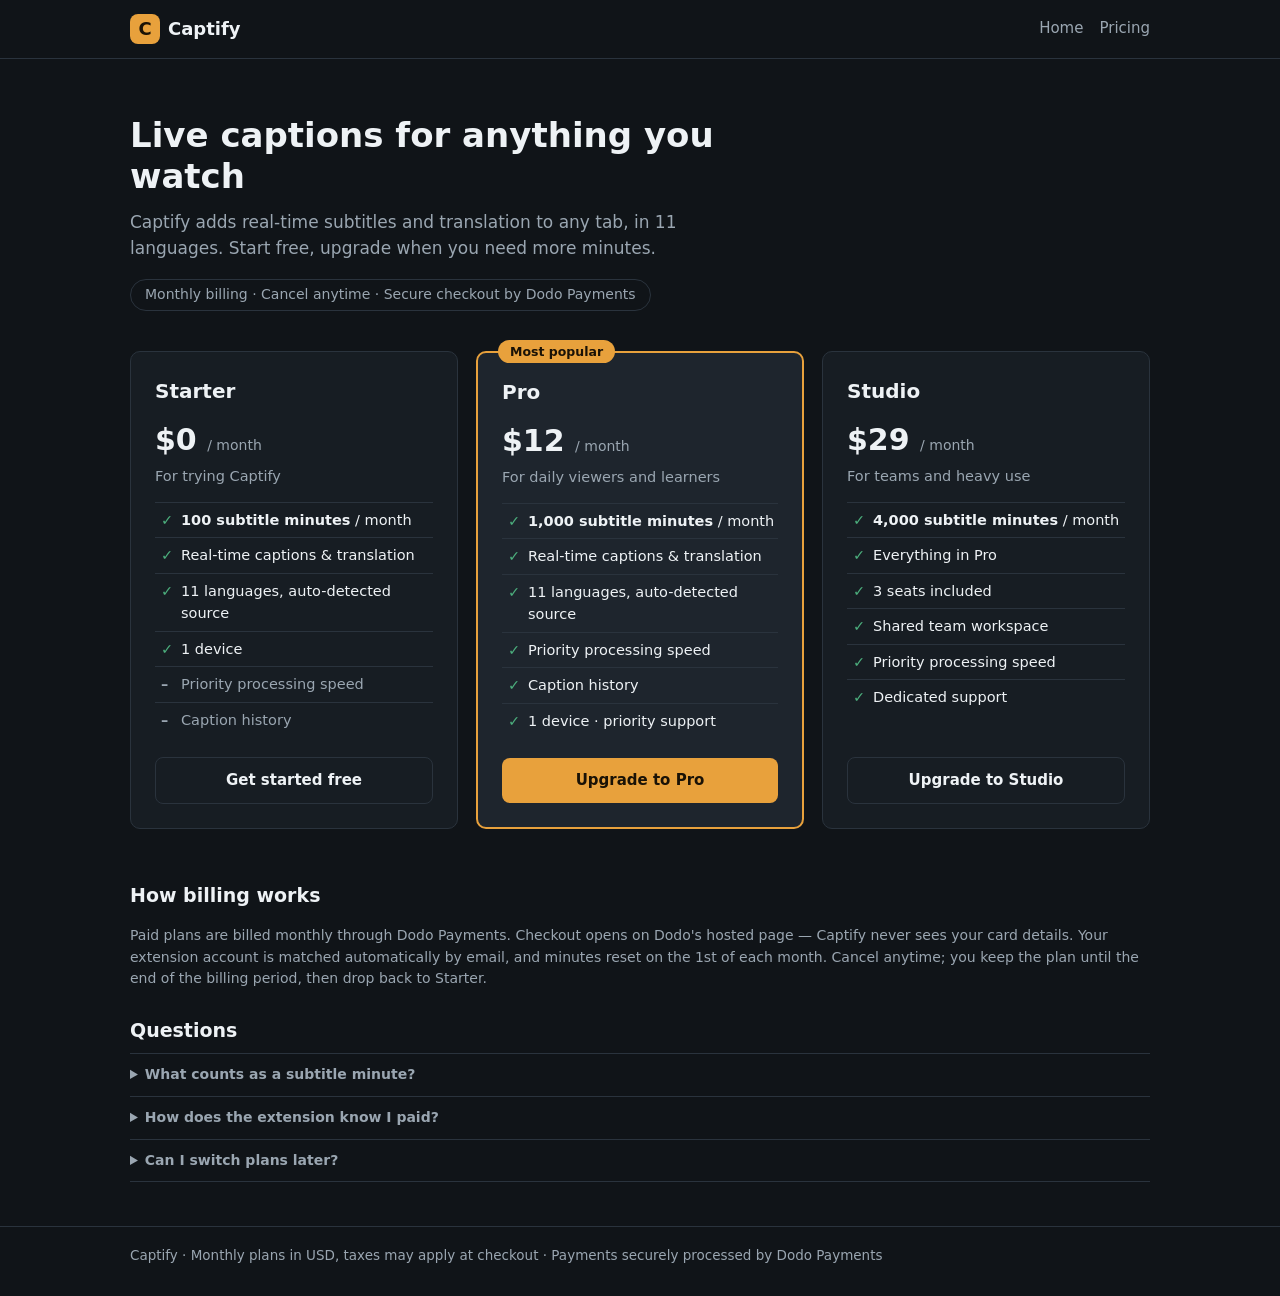
==== pricing.html @ b37018a1 "first commit" ====
<!doctype html>
<html lang="en">
<head>
  <meta charset="utf-8" />
  <meta name="viewport" content="width=device-width, initial-scale=1" />
  <title>Captify — Plans &amp; Pricing</title>
  <meta name="description" content="Captify plans: live captions and translations for anything you watch. Monthly billing via Dodo Payments." />
  <link rel="stylesheet" href="styles.css" />
</head>
<body>
  <header class="site-head">
    <div class="wrap">
      <a class="brand" href="index.html"><span class="brand-mark">C</span>Captify</a>
      <nav>
        <a href="index.html">Home</a>
        <a href="pricing.html">Pricing</a>
      </nav>
    </div>
  </header>

  <main class="wrap">
    <section class="hero">
      <h1>Live captions for anything you watch</h1>
      <p>
        Captify adds real-time subtitles and translation to any tab, in
        11 languages. Start free, upgrade when you need more minutes.
      </p>
      <span class="billing-note">Monthly billing · Cancel anytime · Secure checkout by Dodo Payments</span>
    </section>

    <section class="plans" aria-label="Plans">
      <article class="plan">
        <h2>Starter</h2>
        <div class="price">$0 <small>/ month</small></div>
        <p class="tagline">For trying Captify</p>
        <ul>
          <li><strong>100 subtitle minutes</strong> / month</li>
          <li>Real-time captions &amp; translation</li>
          <li>11 languages, auto-detected source</li>
          <li>1 device</li>
          <li class="dim">Priority processing speed</li>
          <li class="dim">Caption history</li>
        </ul>
        <div class="cta">
          <a class="btn btn-ghost" data-plan="free" href="#">Get started free</a>
        </div>
      </article>

      <article class="plan featured">
        <span class="plan-flag">Most popular</span>
        <h2>Pro</h2>
        <div class="price">$12 <small>/ month</small></div>
        <p class="tagline">For daily viewers and learners</p>
        <ul>
          <li><strong>1,000 subtitle minutes</strong> / month</li>
          <li>Real-time captions &amp; translation</li>
          <li>11 languages, auto-detected source</li>
          <li>Priority processing speed</li>
          <li>Caption history</li>
          <li>1 device · priority support</li>
        </ul>
        <div class="cta">
          <a class="btn btn-primary" data-plan="pro" data-checkout href="#">Upgrade to Pro</a>
        </div>
      </article>

      <article class="plan">
        <h2>Studio</h2>
        <div class="price">$29 <small>/ month</small></div>
        <p class="tagline">For teams and heavy use</p>
        <ul>
          <li><strong>4,000 subtitle minutes</strong> / month</li>
          <li>Everything in Pro</li>
          <li>3 seats included</li>
          <li>Shared team workspace</li>
          <li>Priority processing speed</li>
          <li>Dedicated support</li>
        </ul>
        <div class="cta">
          <a class="btn btn-ghost" data-plan="studio" data-checkout href="#">Upgrade to Studio</a>
        </div>
      </article>
    </section>

    <section class="fineprint">
      <h2>How billing works</h2>
      <p>
        Paid plans are billed monthly through Dodo Payments. Checkout opens on
        Dodo's hosted page — Captify never sees your card details. Your
        extension account is matched automatically by email, and minutes reset
        on the 1st of each month. Cancel anytime; you keep the plan until the
        end of the billing period, then drop back to Starter.
      </p>
      <div class="faq">
        <h2>Questions</h2>
        <details>
          <summary>What counts as a subtitle minute?</summary>
          <p>One minute of audio Captify captions for you, billed in whole
          seconds. Silent stretches and failed sessions bill 0.</p>
        </details>
        <details>
          <summary>How does the extension know I paid?</summary>
          <p>Use the same email at checkout as in the extension. Dodo notifies
          our server, which moves your account to the new plan — usually
          within a minute. Reopen the extension menu to see it.</p>
        </details>
        <details>
          <summary>Can I switch plans later?</summary>
          <p>Yes. Upgrading applies immediately; downgrading takes effect at
          the next billing date.</p>
        </details>
      </div>
    </section>
  </main>

  <footer class="site-foot">
    <div class="wrap">
      Captify · Monthly plans in USD, taxes may apply at checkout ·
      Payments securely processed by Dodo Payments
    </div>
  </footer>

  <script src="site-config.js"></script>
  <script src="pricing.js"></script>
</body>
</html>
---- styles.css ----
/* Captify site — plain stylesheet, no frameworks, no build step. */
:root {
  --bg: #101418;
  --panel: #171d23;
  --panel-raised: #1e252d;
  --line: #2a333d;
  --text: #eef2f5;
  --muted: #9aa6b1;
  --accent: #e8a13c;
  --accent-ink: #1a1206;
  --good: #4caf7d;
  --bad: #d96363;
  --radius: 10px;
  --max: 1060px;
}

* { box-sizing: border-box; }

body {
  margin: 0;
  background: var(--bg);
  color: var(--text);
  font-family: system-ui, -apple-system, "Segoe UI", sans-serif;
  line-height: 1.55;
}

a { color: var(--accent); }

.wrap {
  max-width: var(--max);
  margin: 0 auto;
  padding: 0 20px;
}

/* ---- header ---- */
.site-head {
  border-bottom: 1px solid var(--line);
}
.site-head .wrap {
  display: flex;
  align-items: center;
  gap: 12px;
  padding-top: 14px;
  padding-bottom: 14px;
}
.brand {
  font-weight: 700;
  font-size: 18px;
  color: var(--text);
  text-decoration: none;
}
.brand-mark {
  display: inline-flex;
  align-items: center;
  justify-content: center;
  width: 30px;
  height: 30px;
  border-radius: 8px;
  background: var(--accent);
  color: var(--accent-ink);
  font-weight: 800;
  margin-right: 8px;
}
.site-head nav {
  margin-left: auto;
  display: flex;
  gap: 16px;
}
.site-head nav a {
  color: var(--muted);
  text-decoration: none;
  font-size: 15px;
}
.site-head nav a:hover { color: var(--text); }

/* ---- hero ---- */
.hero {
  padding: 56px 0 8px;
  max-width: 640px;
}
.hero h1 {
  font-size: 34px;
  line-height: 1.2;
  margin: 0 0 12px;
  font-weight: 750;
}
.hero p {
  color: var(--muted);
  margin: 0 0 8px;
  font-size: 17px;
}
.billing-note {
  display: inline-block;
  margin-top: 10px;
  font-size: 14px;
  color: var(--muted);
  border: 1px solid var(--line);
  border-radius: 999px;
  padding: 4px 14px;
}

/* ---- plans ---- */
.plans {
  display: grid;
  grid-template-columns: repeat(3, 1fr);
  gap: 18px;
  padding: 32px 0 8px;
}
@media (max-width: 760px) {
  .plans { grid-template-columns: 1fr; }
}
.plan {
  background: var(--panel);
  border: 1px solid var(--line);
  border-radius: var(--radius);
  padding: 24px;
  display: flex;
  flex-direction: column;
  position: relative;
}
.plan.featured {
  background: var(--panel-raised);
  border-color: var(--accent);
  border-width: 2px;
}
.plan-flag {
  position: absolute;
  top: -13px;
  left: 20px;
  background: var(--accent);
  color: var(--accent-ink);
  font-size: 12.5px;
  font-weight: 700;
  border-radius: 999px;
  padding: 2px 12px;
}
.plan h2 {
  margin: 0;
  font-size: 20px;
}
.plan .price {
  margin: 10px 0 2px;
  font-size: 30px;
  font-weight: 750;
}
.plan .price small {
  font-size: 14px;
  font-weight: 400;
  color: var(--muted);
}
.plan .tagline {
  color: var(--muted);
  font-size: 14.5px;
  margin: 0 0 14px;
}
.plan ul {
  list-style: none;
  margin: 0 0 20px;
  padding: 0;
  font-size: 14.5px;
}
.plan li {
  padding: 6px 0 6px 26px;
  position: relative;
  border-top: 1px solid var(--line);
}
.plan li::before {
  content: "✓";
  position: absolute;
  left: 6px;
  color: var(--good);
  font-weight: 700;
}
.plan li.dim { color: var(--muted); }
.plan li.dim::before {
  content: "–";
  color: var(--muted);
}
.plan .cta { margin-top: auto; }

/* ---- buttons ---- */
.btn {
  display: block;
  text-align: center;
  border-radius: 8px;
  padding: 11px 16px;
  font-size: 15px;
  font-weight: 650;
  text-decoration: none;
  cursor: pointer;
  border: 1px solid transparent;
  width: 100%;
}
.btn-primary {
  background: var(--accent);
  color: var(--accent-ink);
  border: none;
}
.btn-primary:hover { filter: brightness(1.07); }
.btn-primary:disabled {
  opacity: 0.55;
  cursor: wait;
}
.btn-ghost {
  background: transparent;
  color: var(--text);
  border-color: var(--line);
}
.btn-ghost:hover { border-color: var(--muted); }

/* ---- fine print / faq ---- */
.fineprint {
  color: var(--muted);
  font-size: 14px;
  padding: 18px 0 8px;
}
.fineprint h2, .faq h2 {
  color: var(--text);
  font-size: 19px;
  margin: 26px 0 8px;
}
.faq details {
  border-top: 1px solid var(--line);
  padding: 10px 0;
}
.faq details:last-child { border-bottom: 1px solid var(--line); }
.faq summary {
  cursor: pointer;
  font-weight: 600;
}
.faq p {
  color: var(--muted);
  font-size: 14.5px;
  margin: 6px 0 4px;
}

.site-foot {
  border-top: 1px solid var(--line);
  margin-top: 36px;
  padding: 18px 0 30px;
  color: var(--muted);
  font-size: 13.5px;
}

/* ---- status cards (verify / success pages) ---- */
.status-card {
  background: var(--panel);
  border: 1px solid var(--line);
  border-radius: var(--radius);
  padding: 30px;
  margin: 56px auto;
  max-width: 560px;
}
.status-card h1 {
  font-size: 24px;
  margin: 0 0 10px;
}
.status-card p { color: var(--muted); }
.status-card .ok { color: var(--good); font-weight: 700; }
.status-card .err { color: var(--bad); font-weight: 700; }
.status-card .actions {
  display: flex;
  gap: 10px;
  margin-top: 18px;
  flex-wrap: wrap;
}
.status-card .actions .btn { width: auto; }
.spinner {
  width: 26px;
  height: 26px;
  border-radius: 50%;
  border: 3px solid var(--line);
  border-top-color: var(--accent);
  animation: spin 0.9s linear infinite;
  margin: 6px 0 12px;
}
@media (prefers-reduced-motion: reduce) {
  .spinner { animation: none; }
}
@keyframes spin { to { transform: rotate(360deg); } }
code.addr {
  display: block;
  background: var(--bg);
  border: 1px solid var(--line);
  border-radius: 6px;
  padding: 8px 10px;
  margin-top: 10px;
  word-break: break-all;
  color: var(--text);
  font-size: 13px;
}
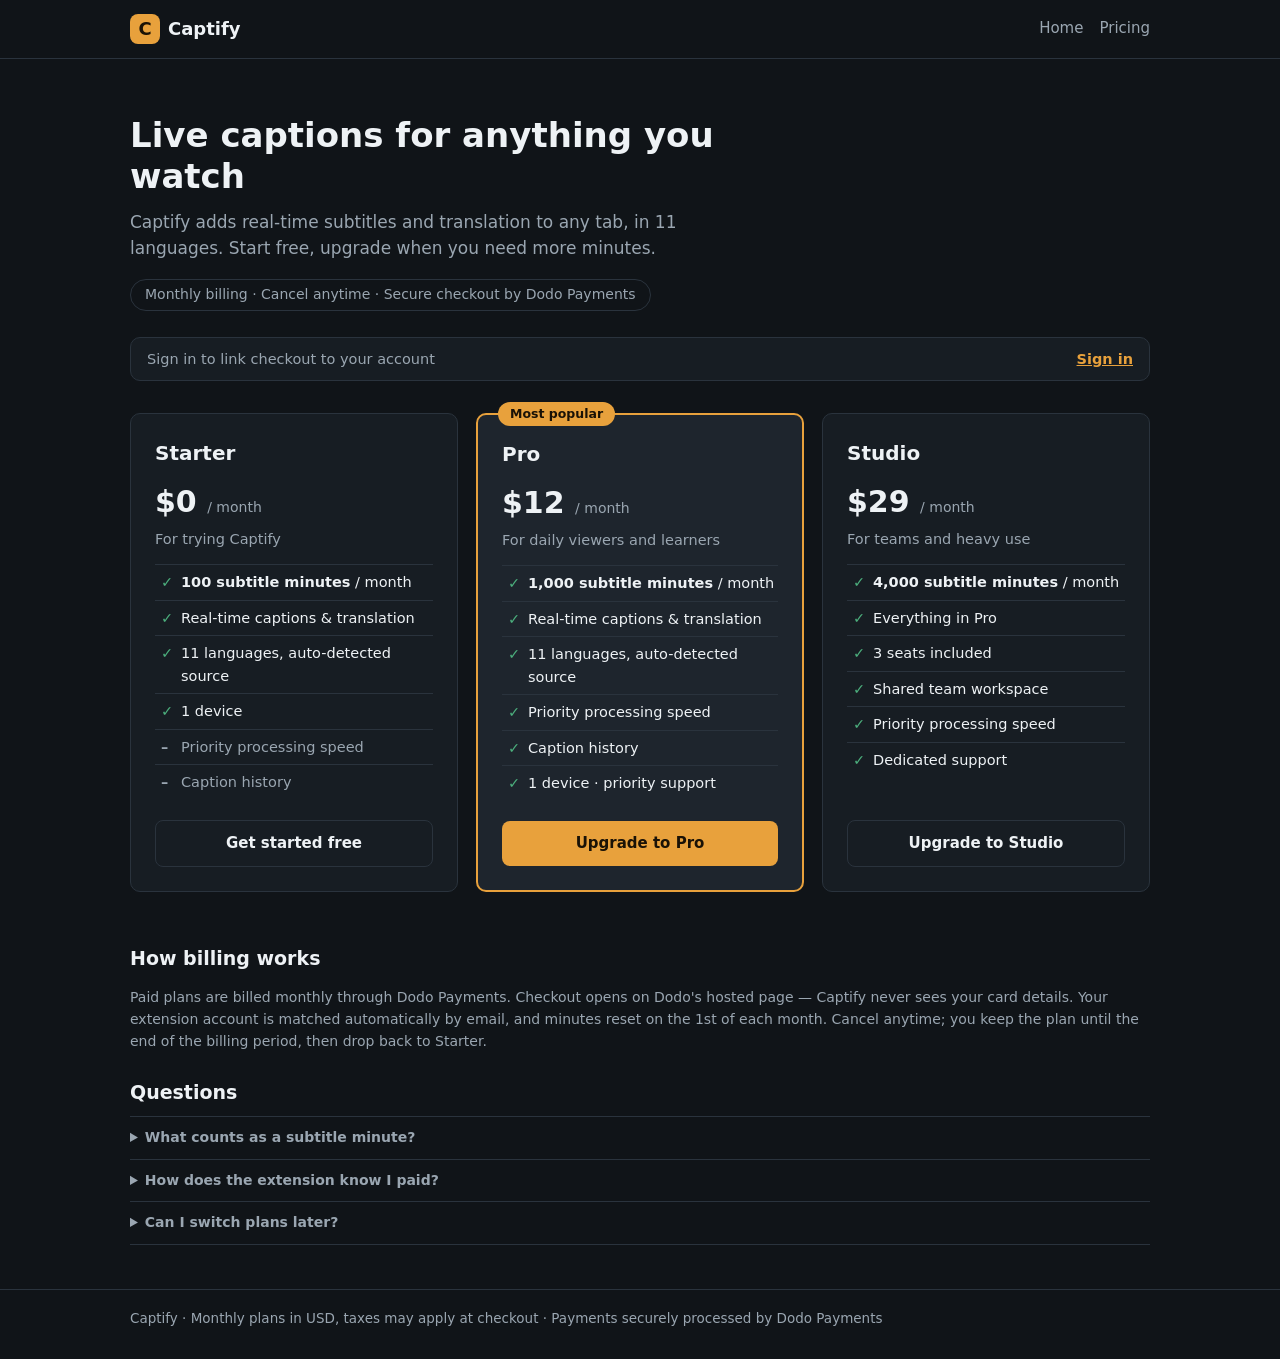
==== commit 81108766: "Added sign in" ====
--- a/pricing.html
+++ b/pricing.html
@@ -27,6 +27,11 @@
       </p>
       <span class="billing-note">Monthly billing · Cancel anytime · Secure checkout by Dodo Payments</span>
     </section>
+
+    <div class="account-bar" aria-live="polite">
+      <span id="account-status">Checking sign-in…</span>
+      <a id="account-action" href="signin.html">Sign in</a>
+    </div>
 
     <section class="plans" aria-label="Plans">
       <article class="plan">
@@ -100,9 +105,10 @@
         </details>
         <details>
           <summary>How does the extension know I paid?</summary>
-          <p>Use the same email at checkout as in the extension. Dodo notifies
-          our server, which moves your account to the new plan — usually
-          within a minute. Reopen the extension menu to see it.</p>
+          <p>Sign in on this page before checking out and the plan is linked
+          to your account automatically — you can pay with any email. Dodo
+          notifies our server, which moves your account to the new plan,
+          usually within a minute. Reopen the extension menu to see it.</p>
         </details>
         <details>
           <summary>Can I switch plans later?</summary>
@@ -121,6 +127,7 @@
   </footer>
 
   <script src="site-config.js"></script>
+  <script src="auth.js"></script>
   <script src="pricing.js"></script>
 </body>
 </html>
--- a/styles.css
+++ b/styles.css
@@ -208,6 +208,78 @@
 }
 .btn-ghost:hover { border-color: var(--muted); }
 
+/* ---- account bar (pricing) ---- */
+.account-bar {
+  display: flex;
+  align-items: center;
+  gap: 12px;
+  background: var(--panel);
+  border: 1px solid var(--line);
+  border-radius: var(--radius);
+  padding: 10px 16px;
+  margin-top: 18px;
+  font-size: 14.5px;
+  color: var(--muted);
+}
+.account-bar a {
+  margin-left: auto;
+  font-weight: 650;
+  white-space: nowrap;
+}
+
+/* ---- auth form (sign-in page) ---- */
+.field {
+  display: block;
+  margin: 0 0 14px;
+}
+.field span {
+  display: block;
+  font-size: 13.5px;
+  font-weight: 600;
+  color: var(--muted);
+  margin-bottom: 6px;
+}
+.field input {
+  width: 100%;
+  background: var(--bg);
+  border: 1px solid var(--line);
+  border-radius: 8px;
+  padding: 11px 12px;
+  color: var(--text);
+  font-size: 15px;
+}
+.field input:focus {
+  outline: none;
+  border-color: var(--accent);
+}
+.field input:disabled {
+  opacity: 0.5;
+}
+#signin-name-row {
+  display: grid;
+  grid-template-columns: 1fr 1fr;
+  gap: 12px;
+}
+.form-error {
+  color: var(--bad);
+  font-size: 14px;
+  margin: 0 0 14px;
+}
+.switch-line {
+  margin-top: 16px;
+  font-size: 14.5px;
+}
+.linklike {
+  background: none;
+  border: none;
+  padding: 0;
+  color: var(--accent);
+  font-size: inherit;
+  font-weight: 650;
+  cursor: pointer;
+}
+#signin-subtitle { margin-top: -6px; }
+
 /* ---- fine print / faq ---- */
 .fineprint {
   color: var(--muted);
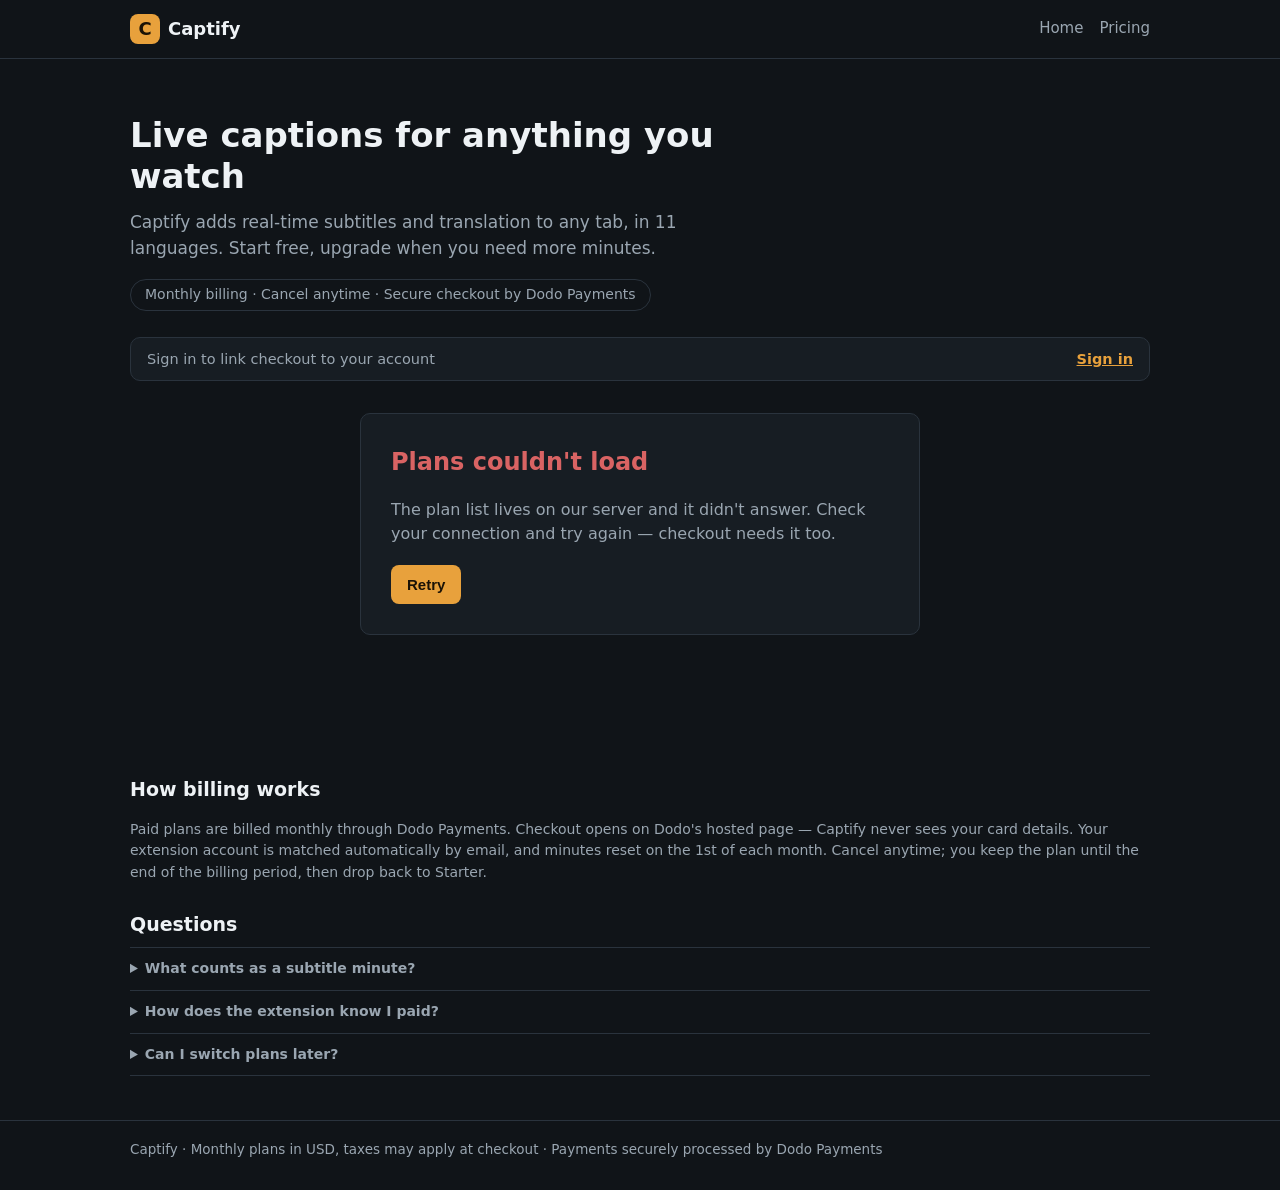
==== commit f9332f63: "Fetching plans via db" ====
--- a/pricing.html
+++ b/pricing.html
@@ -33,59 +33,23 @@
       <a id="account-action" href="signin.html">Sign in</a>
     </div>
 
-    <section class="plans" aria-label="Plans">
-      <article class="plan">
-        <h2>Starter</h2>
-        <div class="price">$0 <small>/ month</small></div>
-        <p class="tagline">For trying Captify</p>
-        <ul>
-          <li><strong>100 subtitle minutes</strong> / month</li>
-          <li>Real-time captions &amp; translation</li>
-          <li>11 languages, auto-detected source</li>
-          <li>1 device</li>
-          <li class="dim">Priority processing speed</li>
-          <li class="dim">Caption history</li>
-        </ul>
-        <div class="cta">
-          <a class="btn btn-ghost" data-plan="free" href="#">Get started free</a>
-        </div>
-      </article>
+    <!-- Cards render here from GET /api/v1/plans (DB-driven catalog):
+         pricing.js builds one article.plan per row, highlights the
+         signed-in account's current plan, and disables downgrades. -->
+    <div id="plans-loading" class="plans-loading" aria-live="polite">
+      <div class="spinner" aria-hidden="true"></div>
+      <p>Loading plans…</p>
+    </div>
 
-      <article class="plan featured">
-        <span class="plan-flag">Most popular</span>
-        <h2>Pro</h2>
-        <div class="price">$12 <small>/ month</small></div>
-        <p class="tagline">For daily viewers and learners</p>
-        <ul>
-          <li><strong>1,000 subtitle minutes</strong> / month</li>
-          <li>Real-time captions &amp; translation</li>
-          <li>11 languages, auto-detected source</li>
-          <li>Priority processing speed</li>
-          <li>Caption history</li>
-          <li>1 device · priority support</li>
-        </ul>
-        <div class="cta">
-          <a class="btn btn-primary" data-plan="pro" data-checkout href="#">Upgrade to Pro</a>
-        </div>
-      </article>
+    <div id="plans-error" class="status-card" hidden>
+      <h1><span class="err">Plans couldn't load</span></h1>
+      <p>The plan list lives on our server and it didn't answer. Check your connection and try again — checkout needs it too.</p>
+      <div class="actions">
+        <button id="plans-retry" class="btn btn-primary" type="button">Retry</button>
+      </div>
+    </div>
 
-      <article class="plan">
-        <h2>Studio</h2>
-        <div class="price">$29 <small>/ month</small></div>
-        <p class="tagline">For teams and heavy use</p>
-        <ul>
-          <li><strong>4,000 subtitle minutes</strong> / month</li>
-          <li>Everything in Pro</li>
-          <li>3 seats included</li>
-          <li>Shared team workspace</li>
-          <li>Priority processing speed</li>
-          <li>Dedicated support</li>
-        </ul>
-        <div class="cta">
-          <a class="btn btn-ghost" data-plan="studio" data-checkout href="#">Upgrade to Studio</a>
-        </div>
-      </article>
-    </section>
+    <section class="plans" id="plans" aria-label="Plans" aria-live="polite"></section>
 
     <section class="fineprint">
       <h2>How billing works</h2>
--- a/styles.css
+++ b/styles.css
@@ -134,6 +134,37 @@
   border-radius: 999px;
   padding: 2px 12px;
 }
+/* Signed-in account's current plan: same flag treatment, good-tint. */
+.plan.is-current {
+  border-color: var(--good);
+  border-width: 2px;
+}
+.plan-flag--current {
+  background: var(--good);
+  color: #0b1410;
+}
+/* Disabled plan buttons (current plan, unavailable downgrades,
+   unconnected checkout): same ghost look, no pointer. */
+.plan .cta .btn:disabled {
+  opacity: 0.55;
+  cursor: not-allowed;
+}
+
+/* ---- dynamic plans loading / error ---- */
+/* Author display rules (flex below) beat the UA `[hidden] -> display:none`
+   mapping, so enforce it: hidden must always hide. */
+[hidden] {
+  display: none !important;
+}
+.plans-loading {
+  display: flex;
+  align-items: center;
+  gap: 12px;
+  color: var(--muted);
+  padding: 32px 0 8px;
+}
+.plans-loading p { margin: 0; }
+#plans-error { margin-top: 32px; }
 .plan h2 {
   margin: 0;
   font-size: 20px;
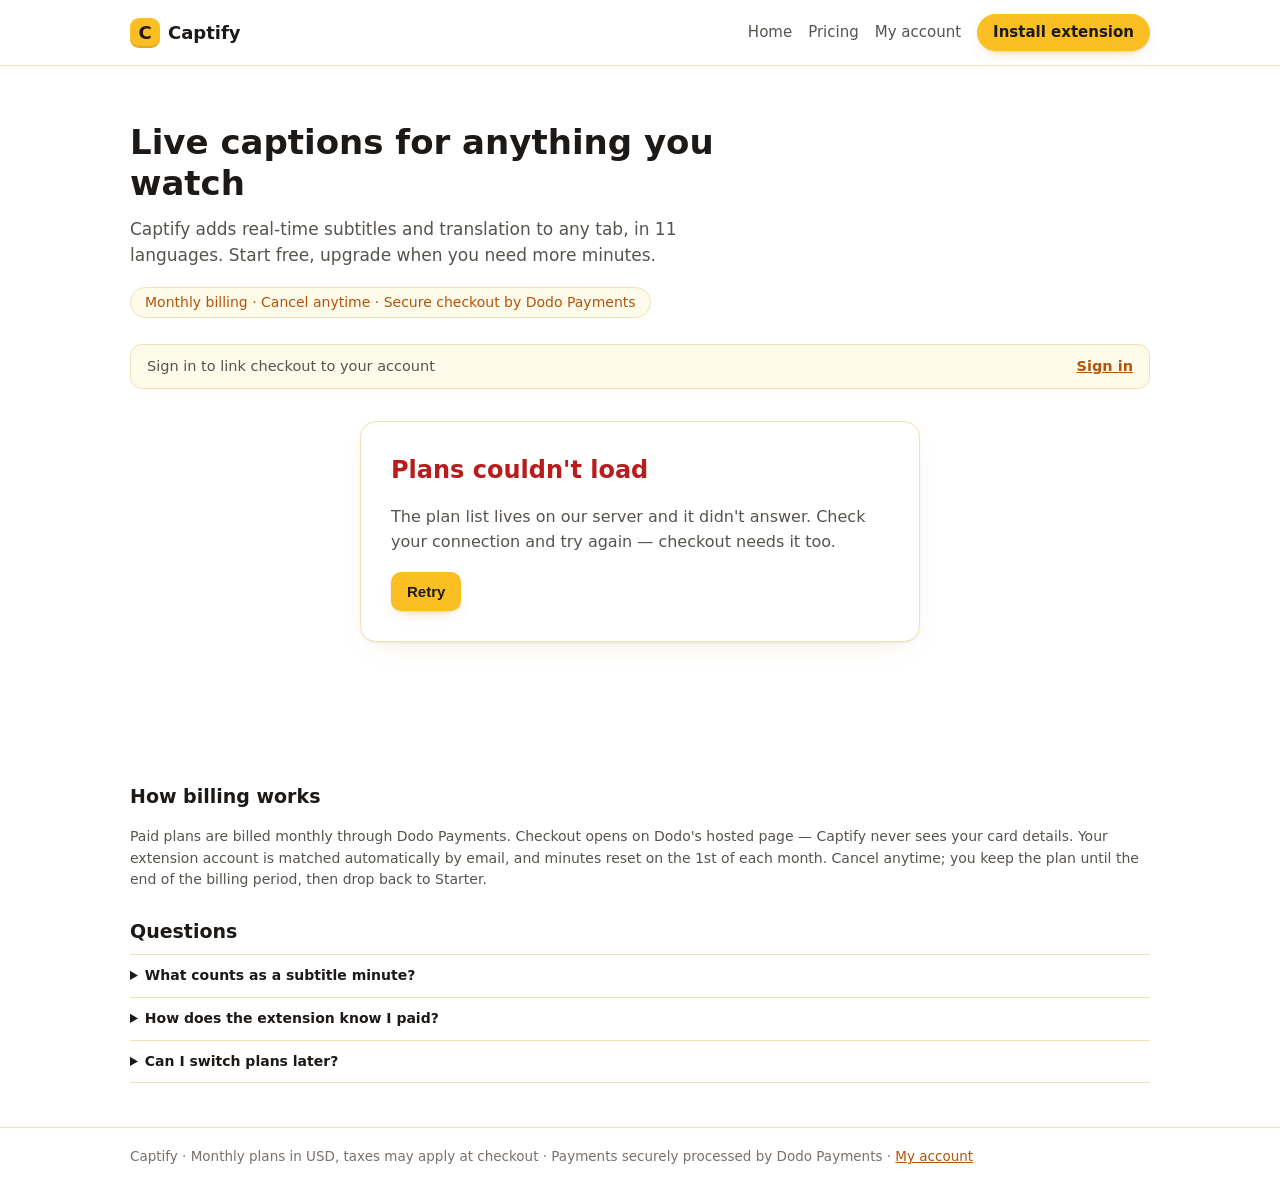
==== commit 64200e13: "Updated UI, added my account page" ====
--- a/pricing.html
+++ b/pricing.html
@@ -14,6 +14,8 @@
       <nav>
         <a href="index.html">Home</a>
         <a href="pricing.html">Pricing</a>
+        <a href="account.html">My account</a>
+        <a data-webstore class="nav-cta" href="https://chromewebstore.google.com/" target="_blank" rel="noopener">Install extension</a>
       </nav>
     </div>
   </header>
@@ -86,7 +88,8 @@
   <footer class="site-foot">
     <div class="wrap">
       Captify · Monthly plans in USD, taxes may apply at checkout ·
-      Payments securely processed by Dodo Payments
+      Payments securely processed by Dodo Payments ·
+      <a href="account.html">My account</a>
     </div>
   </footer>
 
--- a/styles.css
+++ b/styles.css
@@ -1,17 +1,28 @@
-/* Captify site — plain stylesheet, no frameworks, no build step. */
+/* Captify site — soft light theme: warm white + honey yellow.
+   No frameworks, no build step. All dynamic pages (pricing.js cards,
+   sign-in, verify, success) share these tokens. */
+
 :root {
-  --bg: #101418;
-  --panel: #171d23;
-  --panel-raised: #1e252d;
-  --line: #2a333d;
-  --text: #eef2f5;
-  --muted: #9aa6b1;
-  --accent: #e8a13c;
-  --accent-ink: #1a1206;
-  --good: #4caf7d;
-  --bad: #d96363;
-  --radius: 10px;
+  --bg: #ffffff;
+  --bg-soft: #fffbeb;        /* amber-50: gentle tint for bands */
+  --panel: #ffffff;
+  --panel-raised: #fffbeb;
+  --line: #f0e2b6;           /* soft honey border */
+  --line-strong: #e0cd93;
+  --text: #1c1917;           /* warm near-black for headings */
+  --body: #57534e;           /* warm gray for body copy */
+  --muted: #78716c;          /* secondary text only, 14px+ */
+  --accent: #fbbf24;         /* honey yellow fills */
+  --accent-hover: #f59e0b;
+  --accent-ink: #1c1917;     /* dark text on honey: high contrast */
+  --accent-text: #b45309;    /* amber-700: yellow-hue text that reads on white */
+  --good: #15803d;
+  --good-bg: #dcfce7;
+  --good-ink: #14532d;
+  --bad: #b91c1c;
+  --radius: 14px;
   --max: 1060px;
+  --shadow-card: 0 1px 2px rgba(28, 25, 23, 0.05), 0 10px 28px -18px rgba(180, 130, 20, 0.35);
 }
 
 * { box-sizing: border-box; }
@@ -19,12 +30,23 @@
 body {
   margin: 0;
   background: var(--bg);
-  color: var(--text);
+  color: var(--body);
   font-family: system-ui, -apple-system, "Segoe UI", sans-serif;
   line-height: 1.55;
 }
 
-a { color: var(--accent); }
+h1, h2, h3 { color: var(--text); }
+
+a { color: var(--accent-text); }
+a:hover { color: #92400e; }
+
+::selection { background: #fde68a; }
+
+:focus-visible {
+  outline: 3px solid var(--accent-hover);
+  outline-offset: 2px;
+  border-radius: 4px;
+}
 
 .wrap {
   max-width: var(--max);
@@ -34,6 +56,7 @@
 
 /* ---- header ---- */
 .site-head {
+  background: rgba(255, 255, 255, 0.92);
   border-bottom: 1px solid var(--line);
 }
 .site-head .wrap {
@@ -55,23 +78,44 @@
   justify-content: center;
   width: 30px;
   height: 30px;
-  border-radius: 8px;
+  border-radius: 9px;
   background: var(--accent);
   color: var(--accent-ink);
   font-weight: 800;
   margin-right: 8px;
+  box-shadow: inset 0 -2px 0 rgba(28, 25, 23, 0.12);
 }
 .site-head nav {
   margin-left: auto;
   display: flex;
+  align-items: center;
   gap: 16px;
 }
 .site-head nav a {
-  color: var(--muted);
+  color: var(--body);
   text-decoration: none;
   font-size: 15px;
 }
 .site-head nav a:hover { color: var(--text); }
+/* Navbar store button (TransParrot-style: text links + one filled CTA).
+   Reads as a button but stays an <a> so it works with no JS. */
+.site-head nav a.nav-cta {
+  background: var(--accent);
+  color: var(--accent-ink);
+  font-weight: 650;
+  border-radius: 999px;
+  padding: 7px 16px;
+  box-shadow: 0 1px 2px rgba(28, 25, 23, 0.08), 0 6px 16px -10px rgba(217, 119, 6, 0.7);
+  white-space: nowrap;
+}
+.site-head nav a.nav-cta:hover {
+  background: var(--accent-hover);
+  color: var(--accent-ink);
+}
+@media (max-width: 640px) {
+  .site-head .wrap { flex-wrap: wrap; }
+  .site-head nav { flex-wrap: wrap; gap: 10px 14px; }
+}
 
 /* ---- hero ---- */
 .hero {
@@ -85,7 +129,7 @@
   font-weight: 750;
 }
 .hero p {
-  color: var(--muted);
+  color: var(--body);
   margin: 0 0 8px;
   font-size: 17px;
 }
@@ -93,7 +137,8 @@
   display: inline-block;
   margin-top: 10px;
   font-size: 14px;
-  color: var(--muted);
+  color: var(--accent-text);
+  background: var(--bg-soft);
   border: 1px solid var(--line);
   border-radius: 999px;
   padding: 4px 14px;
@@ -113,6 +158,7 @@
   background: var(--panel);
   border: 1px solid var(--line);
   border-radius: var(--radius);
+  box-shadow: var(--shadow-card);
   padding: 24px;
   display: flex;
   flex-direction: column;
@@ -120,7 +166,7 @@
 }
 .plan.featured {
   background: var(--panel-raised);
-  border-color: var(--accent);
+  border-color: var(--accent-hover);
   border-width: 2px;
 }
 .plan-flag {
@@ -134,14 +180,14 @@
   border-radius: 999px;
   padding: 2px 12px;
 }
-/* Signed-in account's current plan: same flag treatment, good-tint. */
+/* Signed-in account's current plan: same flag treatment, green tint. */
 .plan.is-current {
   border-color: var(--good);
   border-width: 2px;
 }
 .plan-flag--current {
-  background: var(--good);
-  color: #0b1410;
+  background: var(--good-bg);
+  color: var(--good-ink);
 }
 /* Disabled plan buttons (current plan, unavailable downgrades,
    unconnected checkout): same ghost look, no pointer. */
@@ -173,6 +219,7 @@
   margin: 10px 0 2px;
   font-size: 30px;
   font-weight: 750;
+  color: var(--text);
 }
 .plan .price small {
   font-size: 14px;
@@ -180,7 +227,7 @@
   color: var(--muted);
 }
 .plan .tagline {
-  color: var(--muted);
+  color: var(--body);
   font-size: 14.5px;
   margin: 0 0 14px;
 }
@@ -213,7 +260,7 @@
 .btn {
   display: block;
   text-align: center;
-  border-radius: 8px;
+  border-radius: 10px;
   padding: 11px 16px;
   font-size: 15px;
   font-weight: 650;
@@ -226,31 +273,45 @@
   background: var(--accent);
   color: var(--accent-ink);
   border: none;
-}
-.btn-primary:hover { filter: brightness(1.07); }
+  box-shadow: 0 1px 2px rgba(28, 25, 23, 0.08), 0 6px 16px -10px rgba(217, 119, 6, 0.7);
+}
+.btn-primary:hover { background: var(--accent-hover); }
 .btn-primary:disabled {
   opacity: 0.55;
   cursor: wait;
 }
 .btn-ghost {
-  background: transparent;
-  color: var(--text);
-  border-color: var(--line);
-}
-.btn-ghost:hover { border-color: var(--muted); }
+  background: var(--bg);
+  color: var(--text);
+  border-color: var(--line-strong);
+}
+.btn-ghost:hover { border-color: var(--accent-hover); background: var(--bg-soft); }
+/* Google sign-in: brand icon + label centered as one row. The SVG file
+   carries width/height attributes, so pin the rendered size here. */
+.btn-google {
+  display: flex;
+  align-items: center;
+  justify-content: center;
+  gap: 10px;
+}
+.btn-google img {
+  width: 18px;
+  height: 18px;
+  flex: none;
+}
 
 /* ---- account bar (pricing) ---- */
 .account-bar {
   display: flex;
   align-items: center;
   gap: 12px;
-  background: var(--panel);
+  background: var(--bg-soft);
   border: 1px solid var(--line);
-  border-radius: var(--radius);
+  border-radius: 12px;
   padding: 10px 16px;
   margin-top: 18px;
   font-size: 14.5px;
-  color: var(--muted);
+  color: var(--body);
 }
 .account-bar a {
   margin-left: auto;
@@ -267,21 +328,22 @@
   display: block;
   font-size: 13.5px;
   font-weight: 600;
-  color: var(--muted);
+  color: var(--body);
   margin-bottom: 6px;
 }
 .field input {
   width: 100%;
   background: var(--bg);
-  border: 1px solid var(--line);
-  border-radius: 8px;
+  border: 1px solid var(--line-strong);
+  border-radius: 10px;
   padding: 11px 12px;
   color: var(--text);
   font-size: 15px;
 }
 .field input:focus {
   outline: none;
-  border-color: var(--accent);
+  border-color: var(--accent-hover);
+  box-shadow: 0 0 0 3px rgba(251, 191, 36, 0.35);
 }
 .field input:disabled {
   opacity: 0.5;
@@ -299,21 +361,22 @@
 .switch-line {
   margin-top: 16px;
   font-size: 14.5px;
+  color: var(--body);
 }
 .linklike {
   background: none;
   border: none;
   padding: 0;
-  color: var(--accent);
+  color: var(--accent-text);
   font-size: inherit;
   font-weight: 650;
   cursor: pointer;
 }
-#signin-subtitle { margin-top: -6px; }
+#signin-subtitle { margin-top: -6px; color: var(--body); }
 
 /* ---- fine print / faq ---- */
 .fineprint {
-  color: var(--muted);
+  color: var(--body);
   font-size: 14px;
   padding: 18px 0 8px;
 }
@@ -330,9 +393,10 @@
 .faq summary {
   cursor: pointer;
   font-weight: 600;
+  color: var(--text);
 }
 .faq p {
-  color: var(--muted);
+  color: var(--body);
   font-size: 14.5px;
   margin: 6px 0 4px;
 }
@@ -349,7 +413,8 @@
 .status-card {
   background: var(--panel);
   border: 1px solid var(--line);
-  border-radius: var(--radius);
+  border-radius: 16px;
+  box-shadow: var(--shadow-card);
   padding: 30px;
   margin: 56px auto;
   max-width: 560px;
@@ -358,7 +423,7 @@
   font-size: 24px;
   margin: 0 0 10px;
 }
-.status-card p { color: var(--muted); }
+.status-card p { color: var(--body); }
 .status-card .ok { color: var(--good); font-weight: 700; }
 .status-card .err { color: var(--bad); font-weight: 700; }
 .status-card .actions {
@@ -373,7 +438,7 @@
   height: 26px;
   border-radius: 50%;
   border: 3px solid var(--line);
-  border-top-color: var(--accent);
+  border-top-color: var(--accent-hover);
   animation: spin 0.9s linear infinite;
   margin: 6px 0 12px;
 }
@@ -383,12 +448,171 @@
 @keyframes spin { to { transform: rotate(360deg); } }
 code.addr {
   display: block;
-  background: var(--bg);
+  background: var(--bg-soft);
   border: 1px solid var(--line);
-  border-radius: 6px;
+  border-radius: 8px;
   padding: 8px 10px;
   margin-top: 10px;
   word-break: break-all;
   color: var(--text);
   font-size: 13px;
 }
+
+/* ---- account page ---- */
+.account {
+  padding-bottom: 24px;
+}
+.hero-narrow {
+  padding: 40px 0 4px;
+}
+.hero-narrow h1 {
+  font-size: 30px;
+  margin: 0 0 8px;
+}
+.hero-narrow p {
+  margin: 0;
+  font-size: 16px;
+}
+.card {
+  background: var(--panel);
+  border: 1px solid var(--line);
+  border-radius: var(--radius);
+  box-shadow: var(--shadow-card);
+  padding: 22px 24px;
+  margin-top: 18px;
+}
+.card h2 {
+  margin: 0;
+  font-size: 21px;
+}
+.card-kicker {
+  margin: 0 0 6px;
+  font-size: 12.5px;
+  font-weight: 700;
+  letter-spacing: 0.04em;
+  text-transform: uppercase;
+  color: var(--accent-text);
+}
+.card .actions {
+  display: flex;
+  gap: 10px;
+  margin-top: 16px;
+  flex-wrap: wrap;
+}
+.card .actions .btn { width: auto; }
+.muted { color: var(--muted); }
+.small { font-size: 13.5px; }
+.account-identity {
+  display: flex;
+  align-items: center;
+  gap: 14px;
+}
+.account-identity h2 { overflow-wrap: anywhere; }
+.account-email {
+  margin: 2px 0 0;
+  color: var(--body);
+  font-size: 14.5px;
+  overflow-wrap: anywhere;
+}
+.avatar {
+  flex: none;
+  display: inline-flex;
+  align-items: center;
+  justify-content: center;
+  width: 52px;
+  height: 52px;
+  border-radius: 50%;
+  background: var(--accent);
+  color: var(--accent-ink);
+  font-size: 22px;
+  font-weight: 800;
+  box-shadow: inset 0 -2px 0 rgba(28, 25, 23, 0.12);
+}
+.pill {
+  margin-left: auto;
+  flex: none;
+  font-size: 12.5px;
+  font-weight: 700;
+  border-radius: 999px;
+  padding: 3px 12px;
+  border: 1px solid var(--line-strong);
+  color: var(--body);
+  background: var(--bg-soft);
+  white-space: nowrap;
+}
+.pill-ok {
+  background: var(--good-bg);
+  border-color: var(--good-bg);
+  color: var(--good-ink);
+}
+.pill-warn {
+  background: #fef3c7;
+  border-color: #f0e2b6;
+  color: #92400e;
+}
+.account-rows {
+  margin: 16px 0 0;
+  padding: 0;
+  border-top: 1px solid var(--line);
+}
+.account-rows > div {
+  display: flex;
+  gap: 12px;
+  padding: 10px 0;
+  border-bottom: 1px solid var(--line);
+}
+.account-rows dt {
+  flex: none;
+  width: 130px;
+  font-size: 13.5px;
+  font-weight: 600;
+  color: var(--body);
+}
+.account-rows dd {
+  margin: 0;
+  font-size: 14.5px;
+  color: var(--text);
+  overflow-wrap: anywhere;
+  min-width: 0;
+}
+.account-rows dd code {
+  font-size: 12.5px;
+  word-break: break-all;
+}
+.plan-price {
+  margin: 8px 0 0;
+  font-size: 17px;
+  font-weight: 700;
+  color: var(--text);
+}
+.quota-numbers {
+  font-size: 17px;
+  color: var(--body);
+  margin: 0 0 12px;
+}
+.quota-numbers strong {
+  font-size: 30px;
+  font-weight: 750;
+  color: var(--text);
+}
+.quota-bar {
+  height: 10px;
+  border-radius: 999px;
+  background: var(--bg-soft);
+  border: 1px solid var(--line);
+  overflow: hidden;
+}
+.quota-bar > span {
+  display: block;
+  height: 100%;
+  width: 0;
+  border-radius: 999px;
+  background: var(--accent);
+  transition: width 0.4s ease;
+}
+.quota-bar > span.quota-fill--low { background: var(--bad); }
+.quota-low { color: var(--bad); font-weight: 600; }
+.account-signout {
+  margin-top: 22px;
+}
+.account-signout .btn { width: auto; }
